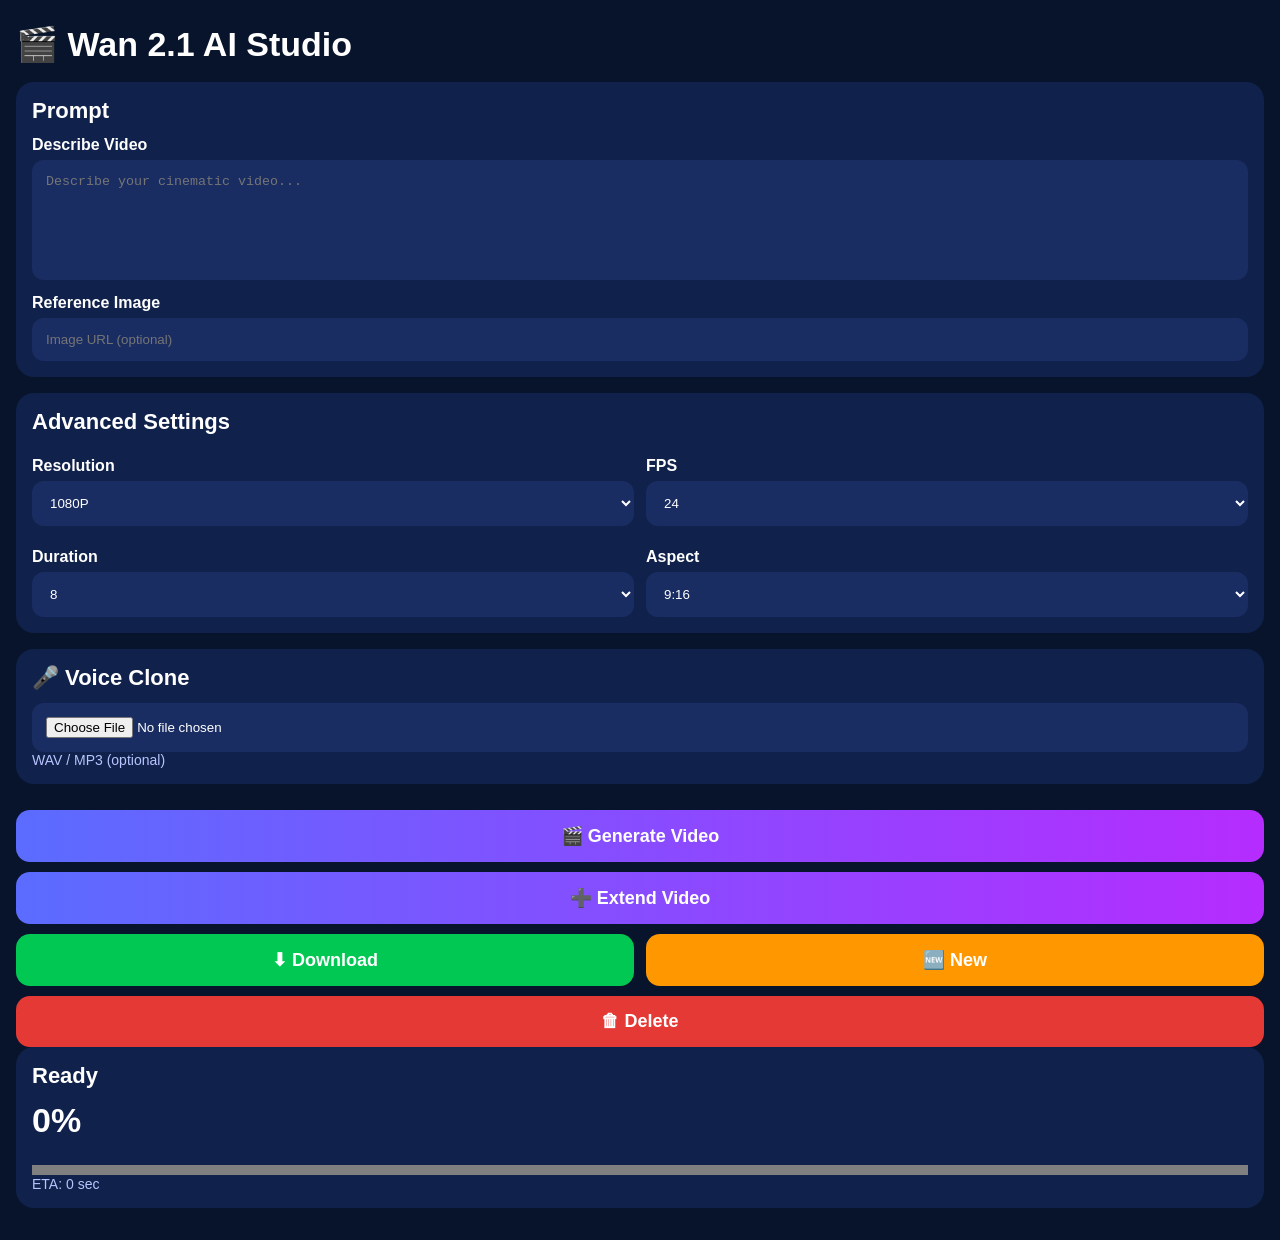
==== video/index.html @ aef78942 "Update index.html" ====
<!DOCTYPE html>
<html lang="en">
<head>
<meta charset="UTF-8">
<meta name="viewport" content="width=device-width, initial-scale=1.0">
<title>Wan 2.1 AI Studio</title>

<style>
*{margin:0;padding:0;box-sizing:border-box}
body{
  font-family:Arial,sans-serif;
  background:#07142b;
  color:#fff;
  padding:16px;
}
.card{
  background:#10224b;
  border-radius:18px;
  padding:16px;
  margin-bottom:16px;
}
h1{font-size:34px;margin:8px 0 18px}
h2{font-size:22px;margin-bottom:12px}
label{display:block;margin:10px 0 6px;font-weight:bold}
textarea,input,select{
  width:100%;
  padding:14px;
  border:none;
  border-radius:12px;
  background:#1a2d63;
  color:#fff;
}
textarea{height:120px;resize:none}
.grid{
  display:grid;
  grid-template-columns:1fr 1fr;
  gap:12px;
}
.btn{
  width:100%;
  padding:15px;
  border:none;
  border-radius:14px;
  color:#fff;
  font-size:18px;
  font-weight:bold;
  margin-top:10px;
}
.purple{background:linear-gradient(90deg,#5b6cff,#b52cff)}
.green{background:#00c853}
.orange{background:#ff9800}
.red{background:#e53935}
.progress{
  width:100%;
  height:10px;
  border-radius:20px;
}
.small{font-size:14px;color:#b8c4ff}
</style>
</head>

<body>

<h1>🎬 Wan 2.1 AI Studio</h1>

<div class="card">
  <h2>Prompt</h2>

  <label>Describe Video</label>
  <textarea id="prompt"
placeholder="Describe your cinematic video..."></textarea>

  <label>Reference Image</label>
  <input id="img" placeholder="Image URL (optional)">
</div>

<div class="card">
  <h2>Advanced Settings</h2>

  <div class="grid">
    <div>
      <label>Resolution</label>
      <select id="resolution">
        <option>1080P</option>
        <option>4K</option>
      </select>
    </div>

    <div>
      <label>FPS</label>
      <select id="fps">
        <option>24</option>
        <option>30</option>
        <option>60</option>
      </select>
    </div>

    <div>
      <label>Duration</label>
      <select id="duration">
        <option>8</option>
        <option>12</option>
        <option>16</option>
      </select>
    </div>

    <div>
      <label>Aspect</label>
      <select id="aspect">
        <option>9:16</option>
        <option>16:9</option>
        <option>1:1</option>
      </select>
    </div>
  </div>
</div>

<div class="card">
  <h2>🎤 Voice Clone</h2>

  <input type="file" accept=".wav,.mp3">
  <p class="small">WAV / MP3 (optional)</p>
</div>

<button
  class="btn purple"
  id="generateBtn"
  onclick="gen()">
  🎬 Generate Video
</button>

<button class="btn purple" id="extendBtn">
➕ Extend Video
</button>

<div class="grid">
  <button class="btn green" id="downloadBtn">⬇ Download</button>
  <button class="btn orange" id="newBtn">🆕 New</button>
</div>

<button class="btn red" id="deleteBtn">🗑 Delete</button>

<div class="card">
  <h2 id="stage">Ready</h2>

  <h1 id="percent">0%</h1>

  <progress id="bar" class="progress" value="0" max="100"></progress>

  <p class="small">ETA: <span id="eta">0 sec</span></p>
</div>
<script>
let lastJob="", lastVideo="";

async function gen(){
  try{
    const r = await fetch("/api/generate",{
      method:"POST",
      headers:{"Content-Type":"application/json"},
      body:JSON.stringify({
        prompt:prompt.value,
        image:img.value,
        resolution:resolution.value,
        fps:fps.value,
        duration:duration.value,
        aspect:aspect.value
      })
    });

    const d = await r.json();
    if(!d.name){ alert("API Error"); return; }

    lastJob = d.name;

    const t = setInterval(async()=>{
      const s = await (await fetch("/api/status?id="+lastJob)).json();

      percent.innerText = (s.progress||0)+"%";
      bar.value = s.progress||0;
      eta.innerText = (s.eta||0)+" sec";

      if(s.done){
        clearInterval(t);
        lastVideo = s.videoUrl;
        downloadBtn.href = lastVideo;
        status.innerText = "Ready";
      }
    },2000);

  }catch(e){
    alert(e.message);
  }
}

function newVideo(){
  prompt.value="";
  img.value="";
  percent.innerText="0%";
  bar.value=0;
  eta.innerText="0 sec";
  status.innerText="Ready";
}

function deleteVideo(){ newVideo(); }
</script>
</body>
</html>
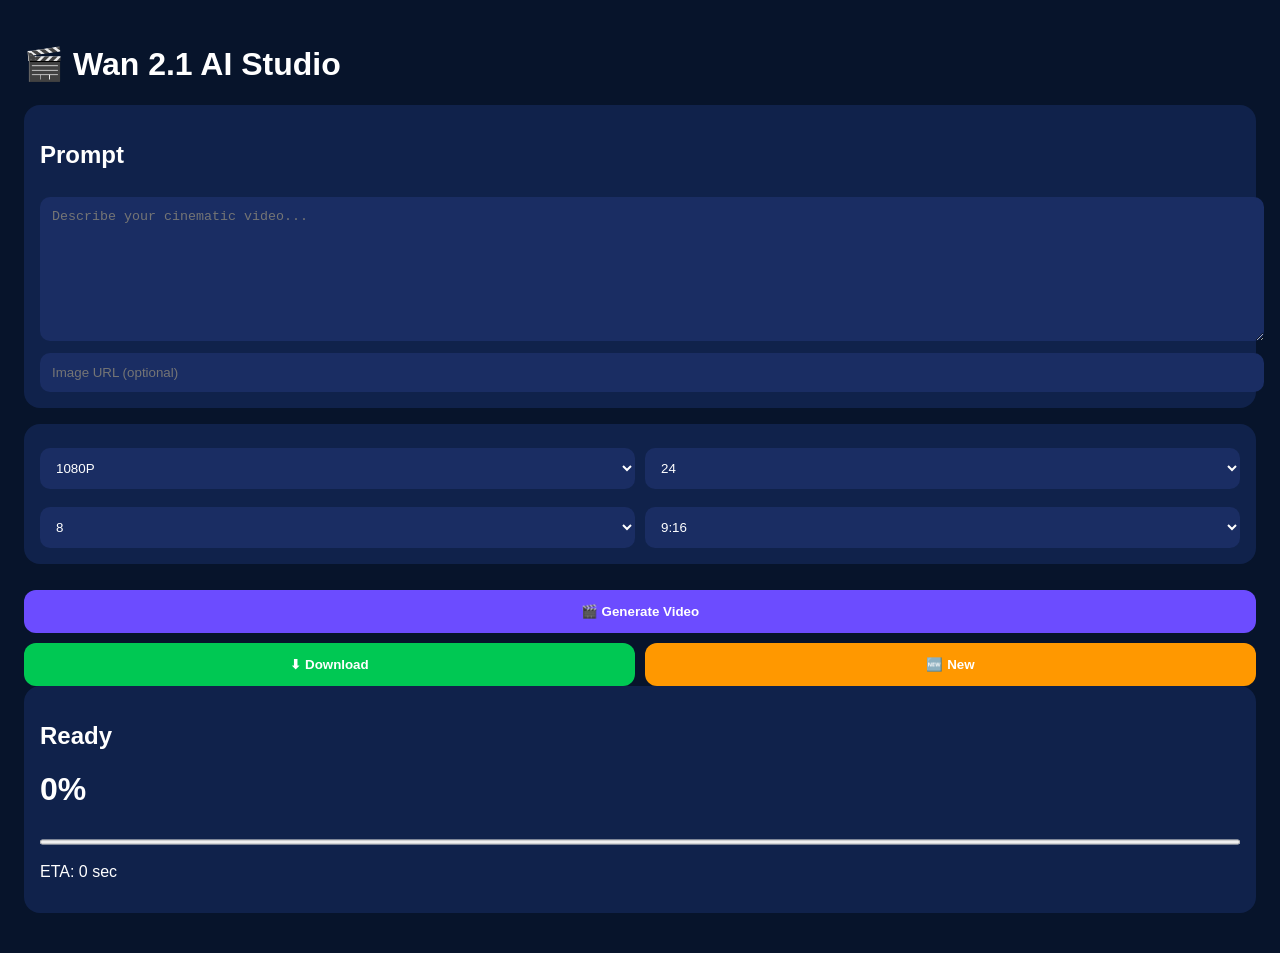
==== commit 2a824873: "Update index.html" ====
--- a/video/index.html
+++ b/video/index.html
@@ -4,204 +4,126 @@
 <meta charset="UTF-8">
 <meta name="viewport" content="width=device-width, initial-scale=1.0">
 <title>Wan 2.1 AI Studio</title>
-
 <style>
-*{margin:0;padding:0;box-sizing:border-box}
-body{
-  font-family:Arial,sans-serif;
-  background:#07142b;
-  color:#fff;
-  padding:16px;
-}
-.card{
-  background:#10224b;
-  border-radius:18px;
-  padding:16px;
-  margin-bottom:16px;
-}
-h1{font-size:34px;margin:8px 0 18px}
-h2{font-size:22px;margin-bottom:12px}
-label{display:block;margin:10px 0 6px;font-weight:bold}
-textarea,input,select{
-  width:100%;
-  padding:14px;
-  border:none;
-  border-radius:12px;
-  background:#1a2d63;
-  color:#fff;
-}
-textarea{height:120px;resize:none}
-.grid{
-  display:grid;
-  grid-template-columns:1fr 1fr;
-  gap:12px;
-}
-.btn{
-  width:100%;
-  padding:15px;
-  border:none;
-  border-radius:14px;
-  color:#fff;
-  font-size:18px;
-  font-weight:bold;
-  margin-top:10px;
-}
-.purple{background:linear-gradient(90deg,#5b6cff,#b52cff)}
-.green{background:#00c853}
-.orange{background:#ff9800}
-.red{background:#e53935}
-.progress{
-  width:100%;
-  height:10px;
-  border-radius:20px;
-}
-.small{font-size:14px;color:#b8c4ff}
+body{font-family:Arial;background:#07142b;color:#fff;padding:16px}
+.card{background:#10224b;border-radius:16px;padding:16px;margin-bottom:16px}
+textarea,input,select{width:100%;padding:12px;margin-top:8px;background:#1a2d63;color:#fff;border:none;border-radius:10px}
+textarea{height:120px}
+.grid{display:grid;grid-template-columns:1fr 1fr;gap:10px}
+.btn{width:100%;padding:14px;margin-top:10px;border:none;border-radius:12px;color:#fff;font-weight:bold}
+.purple{background:#6c4cff}.green{background:#00c853}.orange{background:#ff9800}.red{background:#e53935}
+progress{width:100%;height:10px}
 </style>
 </head>
-
 <body>
 
 <h1>🎬 Wan 2.1 AI Studio</h1>
 
 <div class="card">
-  <h2>Prompt</h2>
-
-  <label>Describe Video</label>
-  <textarea id="prompt"
-placeholder="Describe your cinematic video..."></textarea>
-
-  <label>Reference Image</label>
-  <input id="img" placeholder="Image URL (optional)">
+<h2>Prompt</h2>
+<textarea id="prompt" placeholder="Describe your cinematic video..."></textarea>
+<input id="img" placeholder="Image URL (optional)">
 </div>
 
 <div class="card">
-  <h2>Advanced Settings</h2>
+<div class="grid">
+<select id="resolution"><option>1080P</option><option>4K</option></select>
+<select id="fps"><option>24</option><option>30</option></select>
+<select id="duration"><option>8</option><option>12</option></select>
+<select id="aspect"><option>9:16</option><option>16:9</option></select>
+</div>
+</div>
 
-  <div class="grid">
-    <div>
-      <label>Resolution</label>
-      <select id="resolution">
-        <option>1080P</option>
-        <option>4K</option>
-      </select>
-    </div>
+<button class="btn purple" onclick="gen()">🎬 Generate Video</button>
 
-    <div>
-      <label>FPS</label>
-      <select id="fps">
-        <option>24</option>
-        <option>30</option>
-        <option>60</option>
-      </select>
-    </div>
-
-    <div>
-      <label>Duration</label>
-      <select id="duration">
-        <option>8</option>
-        <option>12</option>
-        <option>16</option>
-      </select>
-    </div>
-
-    <div>
-      <label>Aspect</label>
-      <select id="aspect">
-        <option>9:16</option>
-        <option>16:9</option>
-        <option>1:1</option>
-      </select>
-    </div>
-  </div>
+<div class="grid">
+<button class="btn green" id="downloadBtn">⬇ Download</button>
+<button class="btn orange" onclick="newVideo()">🆕 New</button>
 </div>
 
 <div class="card">
-  <h2>🎤 Voice Clone</h2>
-
-  <input type="file" accept=".wav,.mp3">
-  <p class="small">WAV / MP3 (optional)</p>
+<h2 id="stage">Ready</h2>
+<h1 id="percent">0%</h1>
+<progress id="bar" value="0" max="100"></progress>
+<p>ETA: <span id="eta">0 sec</span></p>
 </div>
 
-<button
-  class="btn purple"
-  id="generateBtn"
-  onclick="gen()">
-  🎬 Generate Video
-</button>
+<script>
+const stage=document.getElementById("stage");
+const prompt=document.getElementById("prompt");
+const img=document.getElementById("img");
+const resolution=document.getElementById("resolution");
+const fps=document.getElementById("fps");
+const duration=document.getElementById("duration");
+const aspect=document.getElementById("aspect");
+const percent=document.getElementById("percent");
+const bar=document.getElementById("bar");
+const eta=document.getElementById("eta");
+const downloadBtn=document.getElementById("downloadBtn");
 
-<button class="btn purple" id="extendBtn">
-➕ Extend Video
-</button>
-
-<div class="grid">
-  <button class="btn green" id="downloadBtn">⬇ Download</button>
-  <button class="btn orange" id="newBtn">🆕 New</button>
-</div>
-
-<button class="btn red" id="deleteBtn">🗑 Delete</button>
-
-<div class="card">
-  <h2 id="stage">Ready</h2>
-
-  <h1 id="percent">0%</h1>
-
-  <progress id="bar" class="progress" value="0" max="100"></progress>
-
-  <p class="small">ETA: <span id="eta">0 sec</span></p>
-</div>
-<script>
-let lastJob="", lastVideo="";
+let lastJob="",lastVideo="";
 
 async function gen(){
-  try{
-    const r = await fetch("/api/generate",{
-      method:"POST",
-      headers:{"Content-Type":"application/json"},
-      body:JSON.stringify({
-        prompt:prompt.value,
-        image:img.value,
-        resolution:resolution.value,
-        fps:fps.value,
-        duration:duration.value,
-        aspect:aspect.value
-      })
-    });
+ try{
+  stage.innerText="Generating...";
 
-    const d = await r.json();
-    if(!d.name){ alert("API Error"); return; }
+  const r=await fetch("/api/generate",{
+   method:"POST",
+   headers:{"Content-Type":"application/json"},
+   body:JSON.stringify({
+    prompt:prompt.value,
+    image:img.value,
+    resolution:resolution.value,
+    fps:fps.value,
+    duration:duration.value,
+    aspect:aspect.value
+   })
+  });
 
-    lastJob = d.name;
+  const d=await r.json();
 
-    const t = setInterval(async()=>{
-      const s = await (await fetch("/api/status?id="+lastJob)).json();
+  if(!r.ok){
+    alert(d.error||"API Error");
+    stage.innerText="Ready";
+    return;
+  }
 
-      percent.innerText = (s.progress||0)+"%";
-      bar.value = s.progress||0;
-      eta.innerText = (s.eta||0)+" sec";
+  lastJob=d.name;
 
-      if(s.done){
-        clearInterval(t);
-        lastVideo = s.videoUrl;
-        downloadBtn.href = lastVideo;
-        status.innerText = "Ready";
-      }
-    },2000);
+  const timer=setInterval(async()=>{
+    const s=await (await fetch("/api/status?id="+lastJob)).json();
 
-  }catch(e){
-    alert(e.message);
-  }
+    percent.innerText=(s.progress||0)+"%";
+    bar.value=s.progress||0;
+    eta.innerText=(s.eta||0)+" sec";
+
+    if(s.done){
+      clearInterval(timer);
+      stage.innerText="Ready";
+      lastVideo=s.videoUrl;
+
+      downloadBtn.onclick=()=>{
+        if(lastVideo) window.open(lastVideo,"_blank");
+      };
+    }
+  },2000);
+
+ }catch(e){
+   alert(e.message);
+   stage.innerText="Ready";
+ }
 }
 
 function newVideo(){
-  prompt.value="";
-  img.value="";
-  percent.innerText="0%";
-  bar.value=0;
-  eta.innerText="0 sec";
-  status.innerText="Ready";
+ prompt.value="";
+ img.value="";
+ stage.innerText="Ready";
+ percent.innerText="0%";
+ bar.value=0;
+ eta.innerText="0 sec";
+ lastVideo="";
 }
+</script>
 
-function deleteVideo(){ newVideo(); }
-</script>
 </body>
 </html>
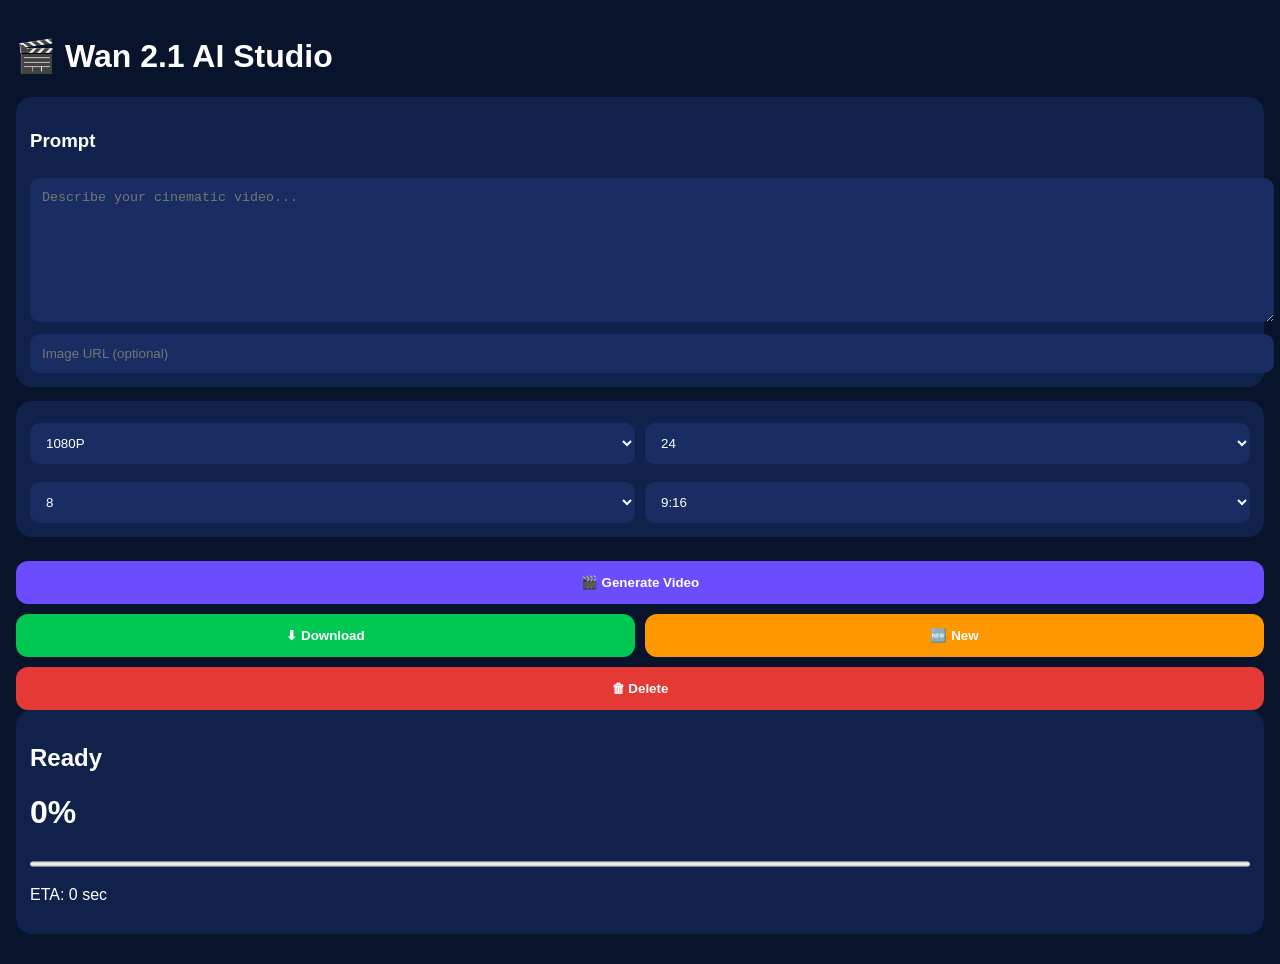
==== commit c33440b0: "Update index.html" ====
--- a/video/index.html
+++ b/video/index.html
@@ -1,16 +1,16 @@
 <!DOCTYPE html>
-<html lang="en">
+<html>
 <head>
 <meta charset="UTF-8">
-<meta name="viewport" content="width=device-width, initial-scale=1.0">
+<meta name="viewport" content="width=device-width,initial-scale=1">
 <title>Wan 2.1 AI Studio</title>
 <style>
-body{font-family:Arial;background:#07142b;color:#fff;padding:16px}
-.card{background:#10224b;border-radius:16px;padding:16px;margin-bottom:16px}
-textarea,input,select{width:100%;padding:12px;margin-top:8px;background:#1a2d63;color:#fff;border:none;border-radius:10px}
+body{margin:0;background:#07142b;color:#fff;font-family:Arial;padding:16px}
+.card{background:#10224b;border-radius:16px;padding:14px;margin-bottom:14px}
+textarea,input,select{width:100%;padding:12px;background:#1a2d63;color:#fff;border:none;border-radius:10px;margin-top:8px}
 textarea{height:120px}
 .grid{display:grid;grid-template-columns:1fr 1fr;gap:10px}
-.btn{width:100%;padding:14px;margin-top:10px;border:none;border-radius:12px;color:#fff;font-weight:bold}
+.btn{width:100%;padding:14px;border:none;border-radius:12px;color:#fff;font-weight:bold;margin-top:10px}
 .purple{background:#6c4cff}.green{background:#00c853}.orange{background:#ff9800}.red{background:#e53935}
 progress{width:100%;height:10px}
 </style>
@@ -20,7 +20,7 @@
 <h1>🎬 Wan 2.1 AI Studio</h1>
 
 <div class="card">
-<h2>Prompt</h2>
+<h3>Prompt</h3>
 <textarea id="prompt" placeholder="Describe your cinematic video..."></textarea>
 <input id="img" placeholder="Image URL (optional)">
 </div>
@@ -40,6 +40,8 @@
 <button class="btn green" id="downloadBtn">⬇ Download</button>
 <button class="btn orange" onclick="newVideo()">🆕 New</button>
 </div>
+
+<button class="btn red" onclick="newVideo()">🗑 Delete</button>
 
 <div class="card">
 <h2 id="stage">Ready</h2>
@@ -64,64 +66,63 @@
 let lastJob="",lastVideo="";
 
 async function gen(){
- try{
   stage.innerText="Generating...";
+  try{
+    const r=await fetch("/api/generate",{
+      method:"POST",
+      headers:{"Content-Type":"application/json"},
+      body:JSON.stringify({
+        prompt:prompt.value,
+        image:img.value,
+        resolution:resolution.value,
+        fps:fps.value,
+        duration:duration.value,
+        aspect:aspect.value
+      })
+    });
 
-  const r=await fetch("/api/generate",{
-   method:"POST",
-   headers:{"Content-Type":"application/json"},
-   body:JSON.stringify({
-    prompt:prompt.value,
-    image:img.value,
-    resolution:resolution.value,
-    fps:fps.value,
-    duration:duration.value,
-    aspect:aspect.value
-   })
-  });
+    const d=await r.json();
 
-  const d=await r.json();
+    if(!r.ok){
+      alert(d.error||"API Error");
+      stage.innerText="Ready";
+      return;
+    }
 
-  if(!r.ok){
-    alert(d.error||"API Error");
+    lastJob=d.name;
+
+    const timer=setInterval(async()=>{
+      const s=await (await fetch("/api/status?id="+lastJob)).json();
+
+      percent.innerText=(s.progress||0)+"%";
+      bar.value=s.progress||0;
+      eta.innerText=(s.eta||0)+" sec";
+
+      if(s.done){
+        clearInterval(timer);
+        stage.innerText="Ready";
+        lastVideo=s.videoUrl;
+
+        downloadBtn.onclick=()=>{
+          if(lastVideo) window.open(lastVideo,"_blank");
+        };
+      }
+    },2000);
+
+  }catch(e){
+    alert(String(e));
     stage.innerText="Ready";
-    return;
   }
-
-  lastJob=d.name;
-
-  const timer=setInterval(async()=>{
-    const s=await (await fetch("/api/status?id="+lastJob)).json();
-
-    percent.innerText=(s.progress||0)+"%";
-    bar.value=s.progress||0;
-    eta.innerText=(s.eta||0)+" sec";
-
-    if(s.done){
-      clearInterval(timer);
-      stage.innerText="Ready";
-      lastVideo=s.videoUrl;
-
-      downloadBtn.onclick=()=>{
-        if(lastVideo) window.open(lastVideo,"_blank");
-      };
-    }
-  },2000);
-
- }catch(e){
-   alert(e.message);
-   stage.innerText="Ready";
- }
 }
 
 function newVideo(){
- prompt.value="";
- img.value="";
- stage.innerText="Ready";
- percent.innerText="0%";
- bar.value=0;
- eta.innerText="0 sec";
- lastVideo="";
+  prompt.value="";
+  img.value="";
+  percent.innerText="0%";
+  bar.value=0;
+  eta.innerText="0 sec";
+  stage.innerText="Ready";
+  lastVideo="";
 }
 </script>
 
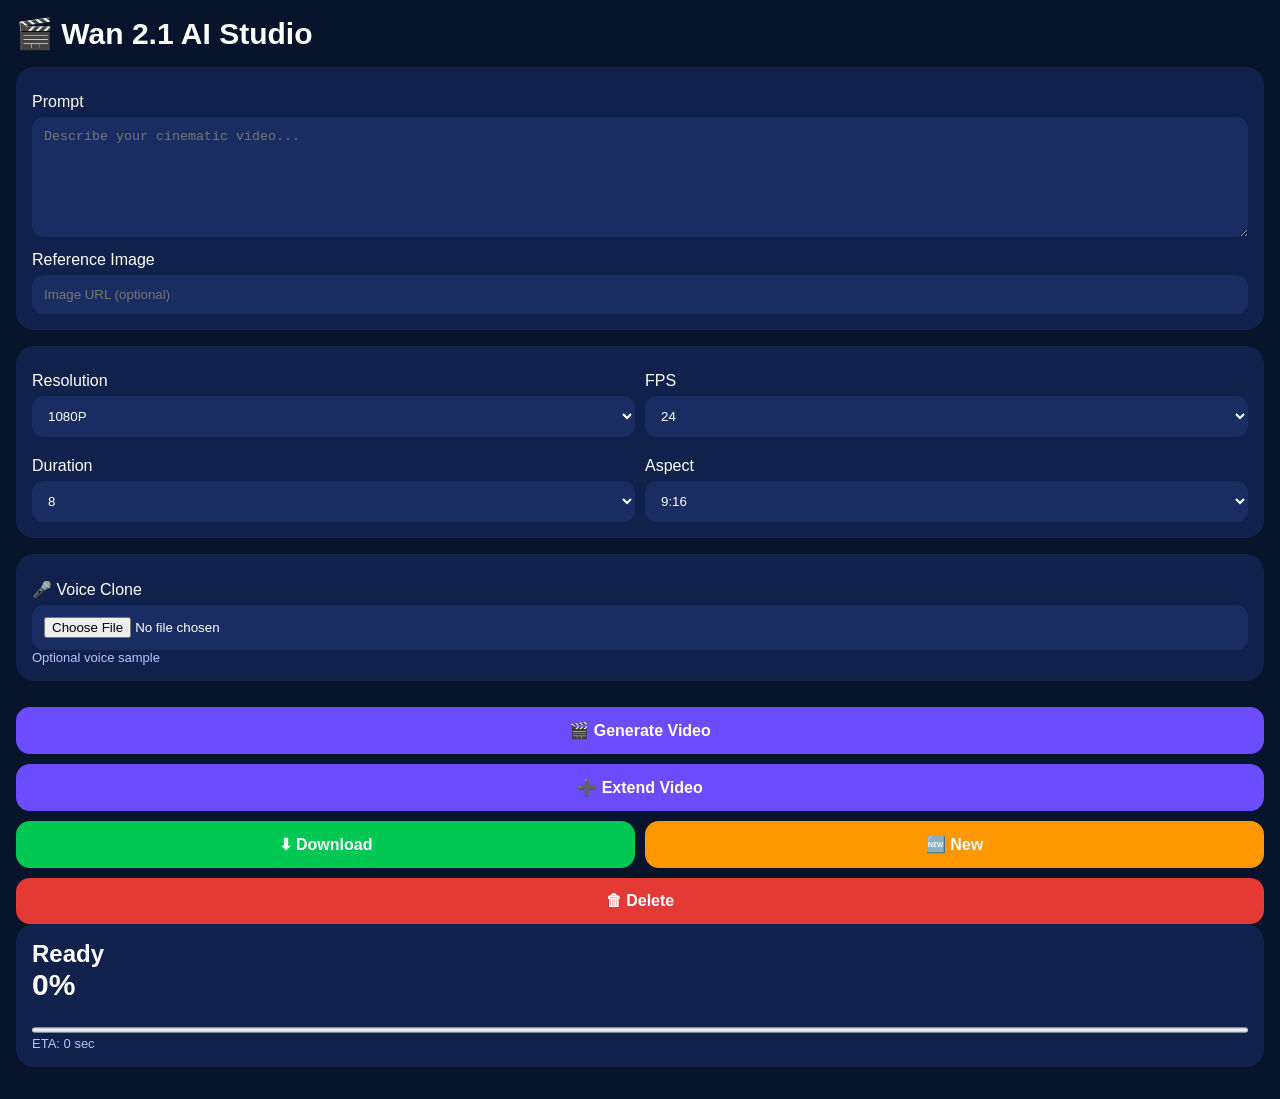
==== commit 4d172671: "Update index.html" ====
--- a/video/index.html
+++ b/video/index.html
@@ -1,18 +1,22 @@
 <!DOCTYPE html>
-<html>
+<html lang="en">
 <head>
 <meta charset="UTF-8">
 <meta name="viewport" content="width=device-width,initial-scale=1">
 <title>Wan 2.1 AI Studio</title>
 <style>
-body{margin:0;background:#07142b;color:#fff;font-family:Arial;padding:16px}
-.card{background:#10224b;border-radius:16px;padding:14px;margin-bottom:14px}
-textarea,input,select{width:100%;padding:12px;background:#1a2d63;color:#fff;border:none;border-radius:10px;margin-top:8px}
+*{margin:0;padding:0;box-sizing:border-box}
+body{font-family:Arial;background:#07142b;color:#fff;padding:16px}
+.card{background:#10224b;border-radius:18px;padding:16px;margin-bottom:16px}
+h1{font-size:30px;margin-bottom:16px}
+label{display:block;margin:10px 0 6px}
+textarea,input,select{width:100%;padding:12px;border:none;border-radius:12px;background:#1a2d63;color:#fff}
 textarea{height:120px}
 .grid{display:grid;grid-template-columns:1fr 1fr;gap:10px}
-.btn{width:100%;padding:14px;border:none;border-radius:12px;color:#fff;font-weight:bold;margin-top:10px}
+.btn{width:100%;padding:14px;border:none;border-radius:14px;color:#fff;font-size:16px;font-weight:bold;margin-top:10px}
 .purple{background:#6c4cff}.green{background:#00c853}.orange{background:#ff9800}.red{background:#e53935}
 progress{width:100%;height:10px}
+.small{font-size:13px;color:#b8c4ff}
 </style>
 </head>
 <body>
@@ -20,24 +24,61 @@
 <h1>🎬 Wan 2.1 AI Studio</h1>
 
 <div class="card">
-<h3>Prompt</h3>
+<label>Prompt</label>
 <textarea id="prompt" placeholder="Describe your cinematic video..."></textarea>
+
+<label>Reference Image</label>
 <input id="img" placeholder="Image URL (optional)">
 </div>
 
 <div class="card">
 <div class="grid">
-<select id="resolution"><option>1080P</option><option>4K</option></select>
-<select id="fps"><option>24</option><option>30</option></select>
-<select id="duration"><option>8</option><option>12</option></select>
-<select id="aspect"><option>9:16</option><option>16:9</option></select>
+<div>
+<label>Resolution</label>
+<select id="resolution">
+<option>1080P</option>
+<option>4K</option>
+</select>
+</div>
+
+<div>
+<label>FPS</label>
+<select id="fps">
+<option>24</option>
+<option>30</option>
+</select>
+</div>
+
+<div>
+<label>Duration</label>
+<select id="duration">
+<option>8</option>
+<option>12</option>
+</select>
+</div>
+
+<div>
+<label>Aspect</label>
+<select id="aspect">
+<option>9:16</option>
+<option>16:9</option>
+<option>1:1</option>
+</select>
+</div>
 </div>
 </div>
 
+<div class="card">
+<label>🎤 Voice Clone</label>
+<input type="file" accept=".wav,.mp3">
+<p class="small">Optional voice sample</p>
+</div>
+
 <button class="btn purple" onclick="gen()">🎬 Generate Video</button>
+<button class="btn purple" onclick="extendVideo()">➕ Extend Video</button>
 
 <div class="grid">
-<button class="btn green" id="downloadBtn">⬇ Download</button>
+<button class="btn green" id="downloadBtn" onclick="downloadVideo()">⬇ Download</button>
 <button class="btn orange" onclick="newVideo()">🆕 New</button>
 </div>
 
@@ -47,7 +88,7 @@
 <h2 id="stage">Ready</h2>
 <h1 id="percent">0%</h1>
 <progress id="bar" value="0" max="100"></progress>
-<p>ETA: <span id="eta">0 sec</span></p>
+<p class="small">ETA: <span id="eta">0 sec</span></p>
 </div>
 
 <script>
@@ -61,68 +102,77 @@
 const percent=document.getElementById("percent");
 const bar=document.getElementById("bar");
 const eta=document.getElementById("eta");
-const downloadBtn=document.getElementById("downloadBtn");
 
 let lastJob="",lastVideo="";
 
 async function gen(){
-  stage.innerText="Generating...";
-  try{
-    const r=await fetch("/api/generate",{
-      method:"POST",
-      headers:{"Content-Type":"application/json"},
-      body:JSON.stringify({
-        prompt:prompt.value,
-        image:img.value,
-        resolution:resolution.value,
-        fps:fps.value,
-        duration:duration.value,
-        aspect:aspect.value
-      })
-    });
+ stage.innerText="Generating...";
+ percent.innerText="0%";
+ bar.value=0;
 
-    const d=await r.json();
+ try{
+  const r=await fetch("/api/generate",{
+   method:"POST",
+   headers:{"Content-Type":"application/json"},
+   body:JSON.stringify({
+    prompt:prompt.value,
+    image:img.value,
+    resolution:resolution.value,
+    fps:fps.value,
+    duration:duration.value,
+    aspect:aspect.value
+   })
+  });
 
-    if(!r.ok){
-      alert(d.error||"API Error");
-      stage.innerText="Ready";
-      return;
-    }
+  const d=await r.json();
 
-    lastJob=d.name;
+  if(!r.ok){
+   alert(d.error||"API Error");
+   stage.innerText="Ready";
+   return;
+  }
 
-    const timer=setInterval(async()=>{
-      const s=await (await fetch("/api/status?id="+lastJob)).json();
+  lastJob=d.name;
 
-      percent.innerText=(s.progress||0)+"%";
-      bar.value=s.progress||0;
-      eta.innerText=(s.eta||0)+" sec";
+  const timer=setInterval(async()=>{
+   const s=await (await fetch("/api/status?id="+lastJob)).json();
 
-      if(s.done){
-        clearInterval(timer);
-        stage.innerText="Ready";
-        lastVideo=s.videoUrl;
+   stage.innerText=s.stage||"Rendering";
+   percent.innerText=(s.progress||0)+"%";
+   bar.value=s.progress||0;
+   eta.innerText=(s.eta||0)+" sec";
 
-        downloadBtn.onclick=()=>{
-          if(lastVideo) window.open(lastVideo,"_blank");
-        };
-      }
-    },2000);
+   if(s.done){
+    clearInterval(timer);
+    stage.innerText="Complete";
+    lastVideo=s.videoUrl||"";
+   }
+  },2000);
 
-  }catch(e){
-    alert(String(e));
-    stage.innerText="Ready";
-  }
+ }catch(e){
+  alert(e.message);
+  stage.innerText="Ready";
+ }
+}
+
+function downloadVideo(){
+ if(lastVideo) window.open(lastVideo,"_blank");
+ else alert("Video not ready");
+}
+
+function extendVideo(){
+ if(!lastVideo){ alert("Generate first"); return; }
+ gen();
 }
 
 function newVideo(){
-  prompt.value="";
-  img.value="";
-  percent.innerText="0%";
-  bar.value=0;
-  eta.innerText="0 sec";
-  stage.innerText="Ready";
-  lastVideo="";
+ prompt.value="";
+ img.value="";
+ stage.innerText="Ready";
+ percent.innerText="0%";
+ bar.value=0;
+ eta.innerText="0 sec";
+ lastVideo="";
 }
 </script>
 
